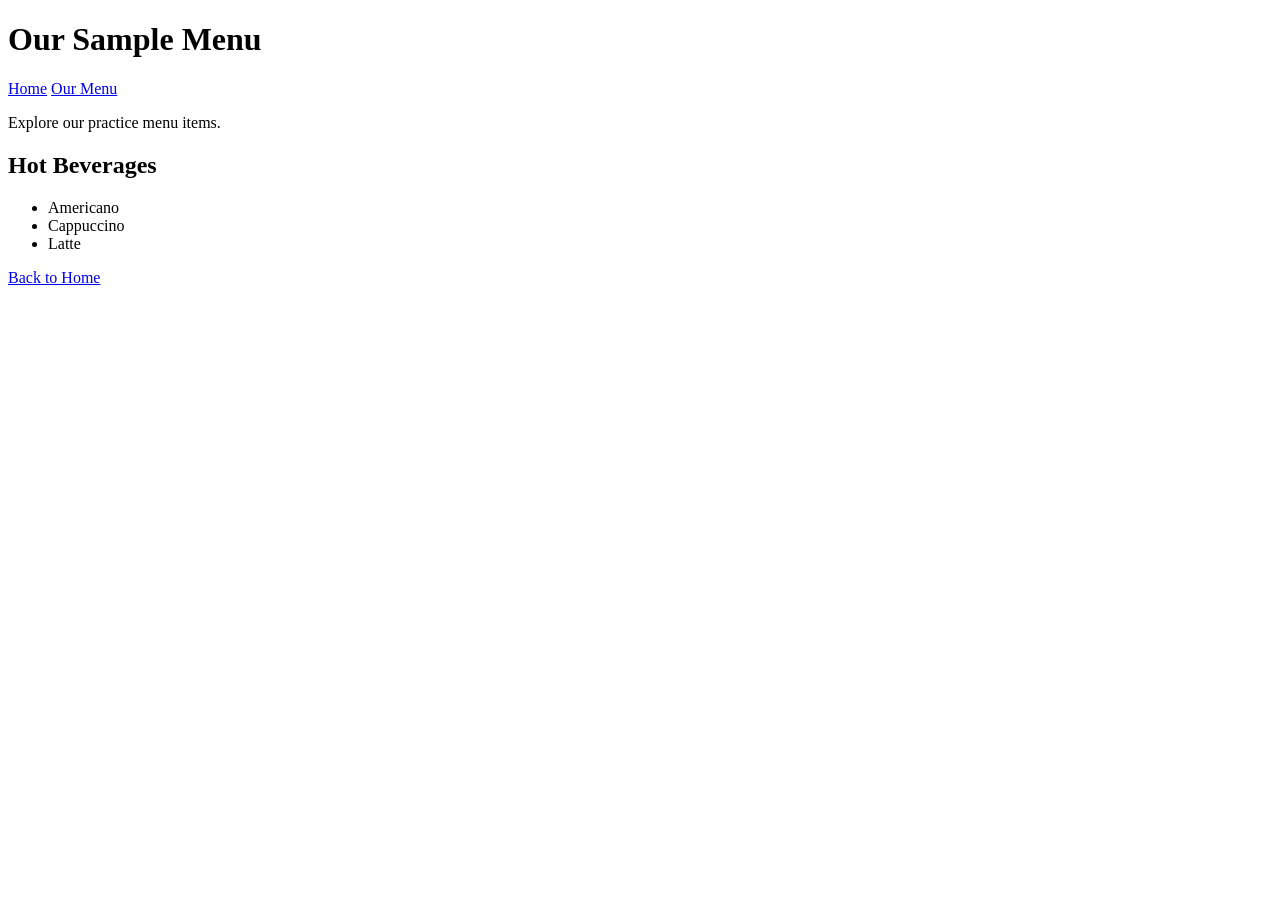
==== menu.html @ 0e2df63b "Add files via upload" ====
<!DOCTYPE html>
<html lang="en">
<head>
    <meta charset="UTF-8">
    <meta name="viewport" content="width=device-width, initial-scale=1.0">

    <title>Sample Menu | Root &amp; Roast</title>

    <meta name="description" content="Explore the sample coffee menu for the Root &amp; Roast SEO practice website.">
</head>
<body>
    <h1>Our Sample Menu</h1>
    <nav>
        <a href="index.html">Home</a>
        <a href="menu.html">Our Menu</a>
    </nav>

    <p>Explore our practice menu items.</p>

    <h2>Hot Beverages</h2>
    <ul>
        <li>Americano</li>
        <li>Cappuccino</li>
        <li>Latte</li>
    </ul>

    <a href="index.html">Back to Home</a>
</body>
</html>
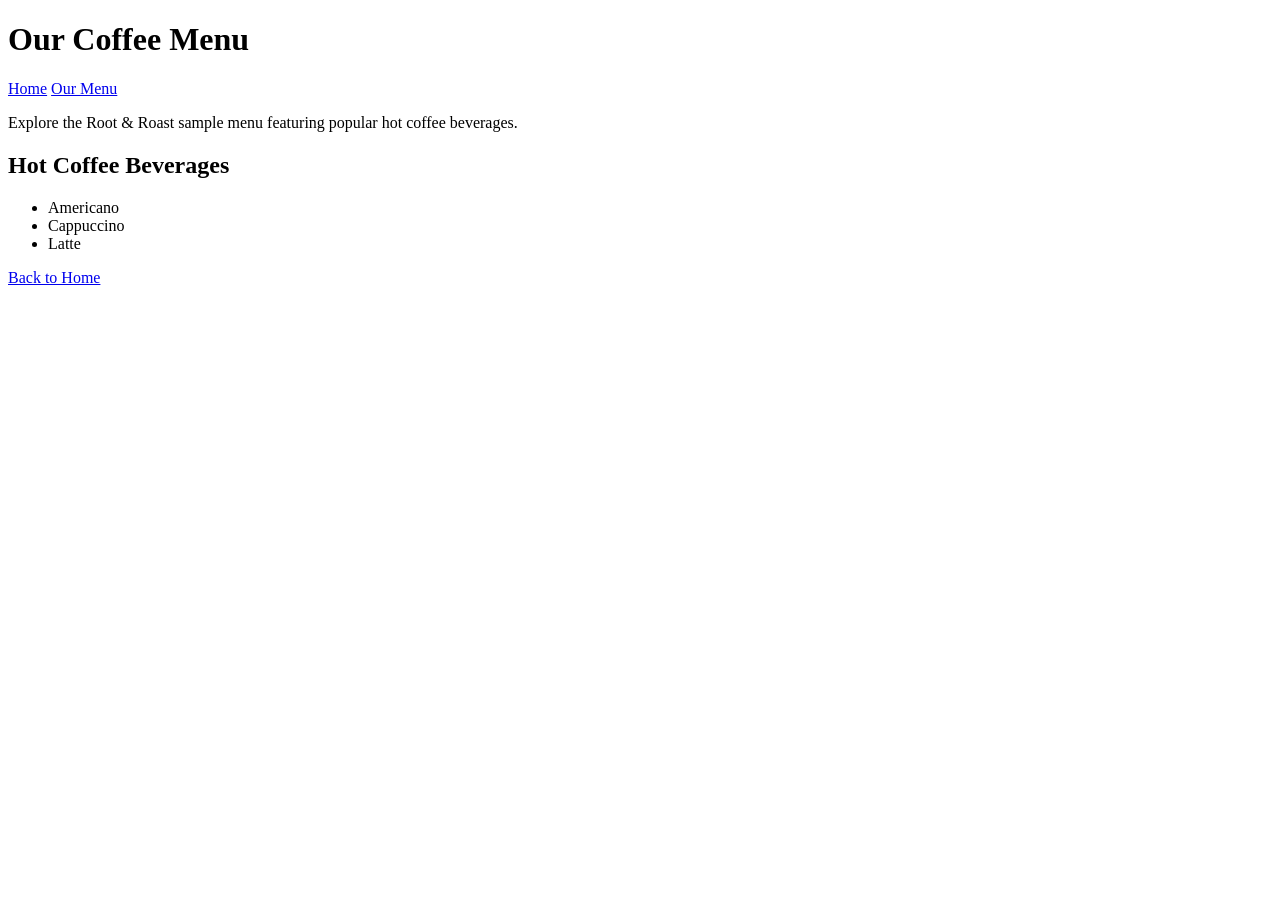
==== commit 5605477f: "Update menu.html" ====
--- a/menu.html
+++ b/menu.html
@@ -5,26 +5,43 @@
     <meta charset="UTF-8">
     <meta name="viewport" content="width=device-width, initial-scale=1.0">
 
-    <title>Sample Menu | Root &amp; Roast</title>
+    <title>Coffee Menu in Erode | Root &amp; Roast</title>
 
-    <meta name="description" content="Explore the sample coffee menu for the Root &amp; Roast SEO practice website.">
+    <meta name="description" content="Explore the Root &amp; Roast sample coffee menu in Erode, featuring Americano, Cappuccino and Latte.">
+
+    <link rel="canonical" href="https://veddevavi.github.io/root-roast-seo-project/menu.html">
+
+    <link rel="stylesheet" href="./css/style.css">
 </head>
 <body>
-    <h1>Our Sample Menu</h1>
-    <nav>
-        <a href="index.html">Home</a>
-        <a href="menu.html">Our Menu</a>
-    </nav>
+    <header>
+        <h1>Our Coffee Menu</h1>
 
-    <p>Explore our practice menu items.</p>
+        <nav aria-label="Main navigation">
+            <a href="./">Home</a>
+            <a href="./menu.html">Our Menu</a>
+        </nav>
+    </header>
 
-    <h2>Hot Beverages</h2>
-    <ul>
-        <li>Americano</li>
-        <li>Cappuccino</li>
-        <li>Latte</li>
-    </ul>
+    <main>
+        <p>
+            Explore the Root &amp; Roast sample menu featuring
+            popular hot coffee beverages.
+        </p>
 
-    <a href="index.html">Back to Home</a>
+        <section>
+            <h2>Hot Coffee Beverages</h2>
+
+            <ul>
+                <li>Americano</li>
+                <li>Cappuccino</li>
+                <li>Latte</li>
+            </ul>
+        </section>
+
+        <p>
+            <a href="./">Back to Home</a>
+        </p>
+    </main>
 </body>
 </html>
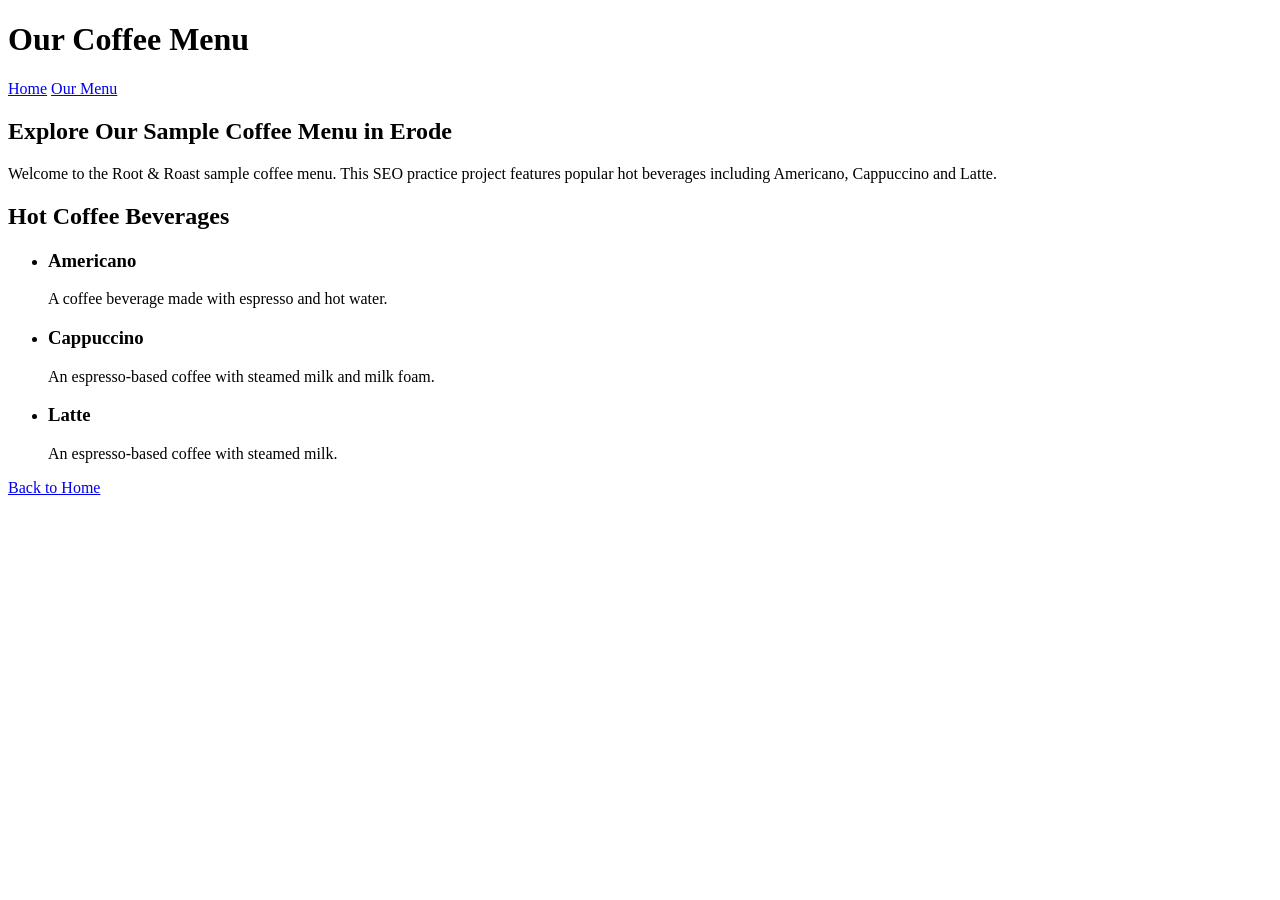
==== commit 508a0add: "Update menu.html" ====
--- a/menu.html
+++ b/menu.html
@@ -24,18 +24,32 @@
     </header>
 
     <main>
-        <p>
-            Explore the Root &amp; Roast sample menu featuring
-            popular hot coffee beverages.
-        </p>
+        <section>
+            <h2>Explore Our Sample Coffee Menu in Erode</h2>
+
+            <p>
+                Welcome to the Root &amp; Roast sample coffee menu.
+                This SEO practice project features popular hot beverages
+                including Americano, Cappuccino and Latte.
+            </p>
+        </section>
 
         <section>
             <h2>Hot Coffee Beverages</h2>
 
             <ul>
-                <li>Americano</li>
-                <li>Cappuccino</li>
-                <li>Latte</li>
+                <li>
+                    <h3>Americano</h3>
+                    <p>A coffee beverage made with espresso and hot water.</p>
+                </li>
+                <li>
+                    <h3>Cappuccino</h3>
+                    <p>An espresso-based coffee with steamed milk and milk foam.</p>
+                </li>
+                <li>
+                    <h3>Latte</h3>
+                    <p>An espresso-based coffee with steamed milk.</p>
+                </li>
             </ul>
         </section>
 
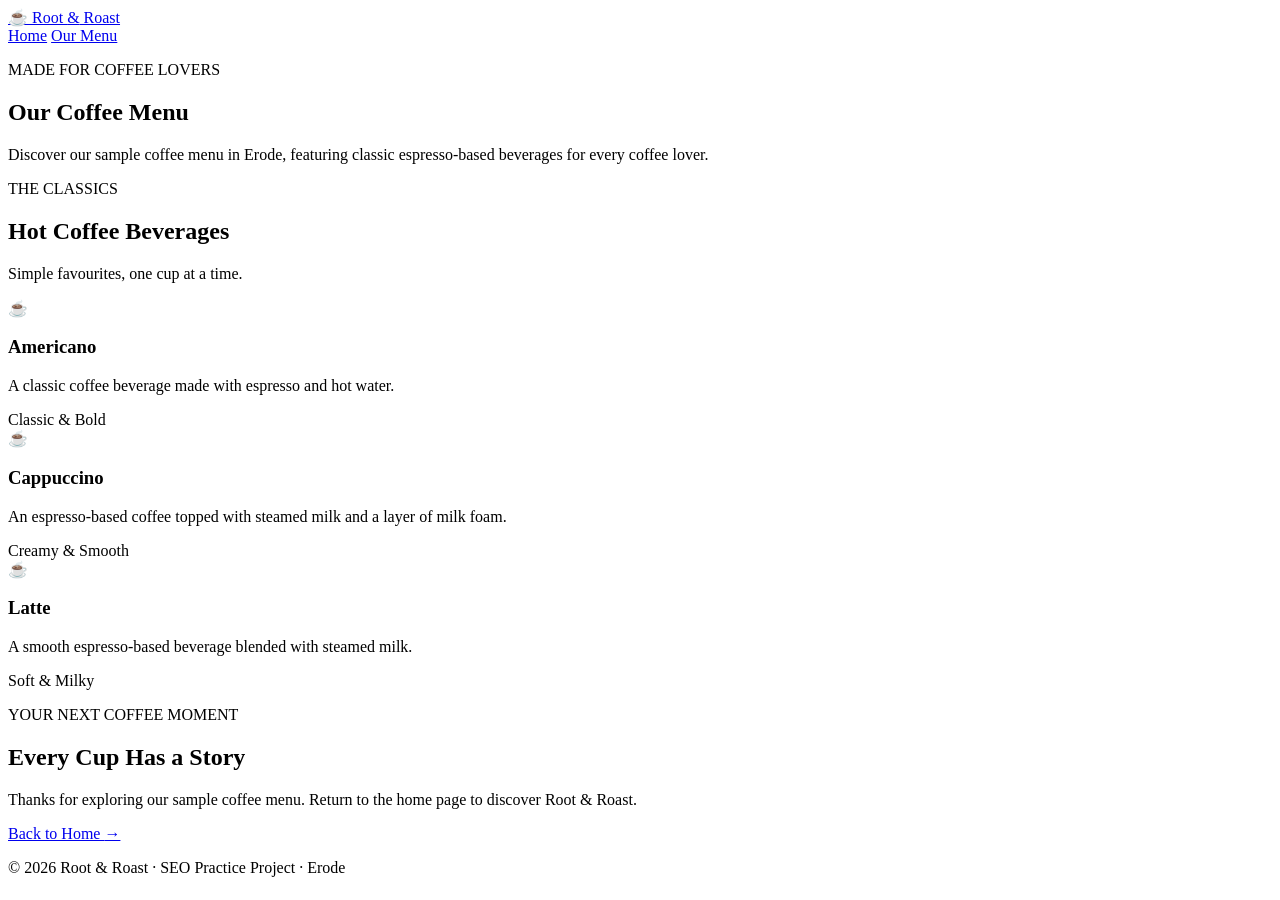
==== commit 0a8d3c34: "Update menu.html" ====
--- a/menu.html
+++ b/menu.html
@@ -7,55 +7,95 @@
 
     <title>Coffee Menu in Erode | Root &amp; Roast</title>
 
-    <meta name="description" content="Explore the Root &amp; Roast sample coffee menu in Erode, featuring Americano, Cappuccino and Latte.">
+    <meta name="description"
+          content="Explore Root &amp; Roast's sample coffee menu in Erode, featuring Americano, Cappuccino and Latte.">
 
-    <link rel="canonical" href="https://veddevavi.github.io/root-roast-seo-project/menu.html">
+    <link rel="canonical"
+          href="https://veddevavi.github.io/root-roast-seo-project/menu.html">
 
     <link rel="stylesheet" href="./css/style.css">
 </head>
+
 <body>
-    <header>
-        <h1>Our Coffee Menu</h1>
+    <header class="site-header">
+        <a class="brand" href="./" aria-label="Root and Roast Home">
+            <span class="brand-icon" aria-hidden="true">☕</span>
+            <span>Root <span class="brand-amp">&amp;</span> Roast</span>
+        </a>
 
         <nav aria-label="Main navigation">
             <a href="./">Home</a>
-            <a href="./menu.html">Our Menu</a>
+            <a class="active" href="./menu.html">Our Menu</a>
         </nav>
     </header>
 
     <main>
-        <section>
-            <h2>Explore Our Sample Coffee Menu in Erode</h2>
+        <section class="menu-hero">
+            <p class="eyebrow">MADE FOR COFFEE LOVERS</p>
+
+            <h1>Our Coffee Menu</h1>
 
             <p>
-                Welcome to the Root &amp; Roast sample coffee menu.
-                This SEO practice project features popular hot beverages
-                including Americano, Cappuccino and Latte.
+                Discover our sample coffee menu in Erode, featuring
+                classic espresso-based beverages for every coffee lover.
             </p>
         </section>
 
-        <section>
-            <h2>Hot Coffee Beverages</h2>
+        <section class="menu-section">
+            <div class="menu-heading">
+                <p class="eyebrow">THE CLASSICS</p>
+                <h2>Hot Coffee Beverages</h2>
+                <p>Simple favourites, one cup at a time.</p>
+            </div>
 
-            <ul>
-                <li>
+            <div class="menu-grid">
+                <article class="menu-card">
+                    <div class="menu-card-icon" aria-hidden="true">☕</div>
                     <h3>Americano</h3>
-                    <p>A coffee beverage made with espresso and hot water.</p>
-                </li>
-                <li>
+                    <p>
+                        A classic coffee beverage made with espresso
+                        and hot water.
+                    </p>
+                    <span class="menu-tag">Classic &amp; Bold</span>
+                </article>
+
+                <article class="menu-card">
+                    <div class="menu-card-icon" aria-hidden="true">☕</div>
                     <h3>Cappuccino</h3>
-                    <p>An espresso-based coffee with steamed milk and milk foam.</p>
-                </li>
-                <li>
+                    <p>
+                        An espresso-based coffee topped with steamed
+                        milk and a layer of milk foam.
+                    </p>
+                    <span class="menu-tag">Creamy &amp; Smooth</span>
+                </article>
+
+                <article class="menu-card">
+                    <div class="menu-card-icon" aria-hidden="true">☕</div>
                     <h3>Latte</h3>
-                    <p>An espresso-based coffee with steamed milk.</p>
-                </li>
-            </ul>
+                    <p>
+                        A smooth espresso-based beverage blended
+                        with steamed milk.
+                    </p>
+                    <span class="menu-tag">Soft &amp; Milky</span>
+                </article>
+            </div>
         </section>
 
-        <p>
-            <a href="./">Back to Home</a>
-        </p>
+        <section class="menu-cta">
+            <p class="eyebrow">YOUR NEXT COFFEE MOMENT</p>
+            <h2>Every Cup Has a Story</h2>
+            <p>
+                Thanks for exploring our sample coffee menu.
+                Return to the home page to discover Root &amp; Roast.
+            </p>
+            <a class="primary-button" href="./">
+                Back to Home <span aria-hidden="true">→</span>
+            </a>
+        </section>
     </main>
+
+    <footer>
+        <p>© 2026 Root &amp; Roast · SEO Practice Project · Erode</p>
+    </footer>
 </body>
 </html>
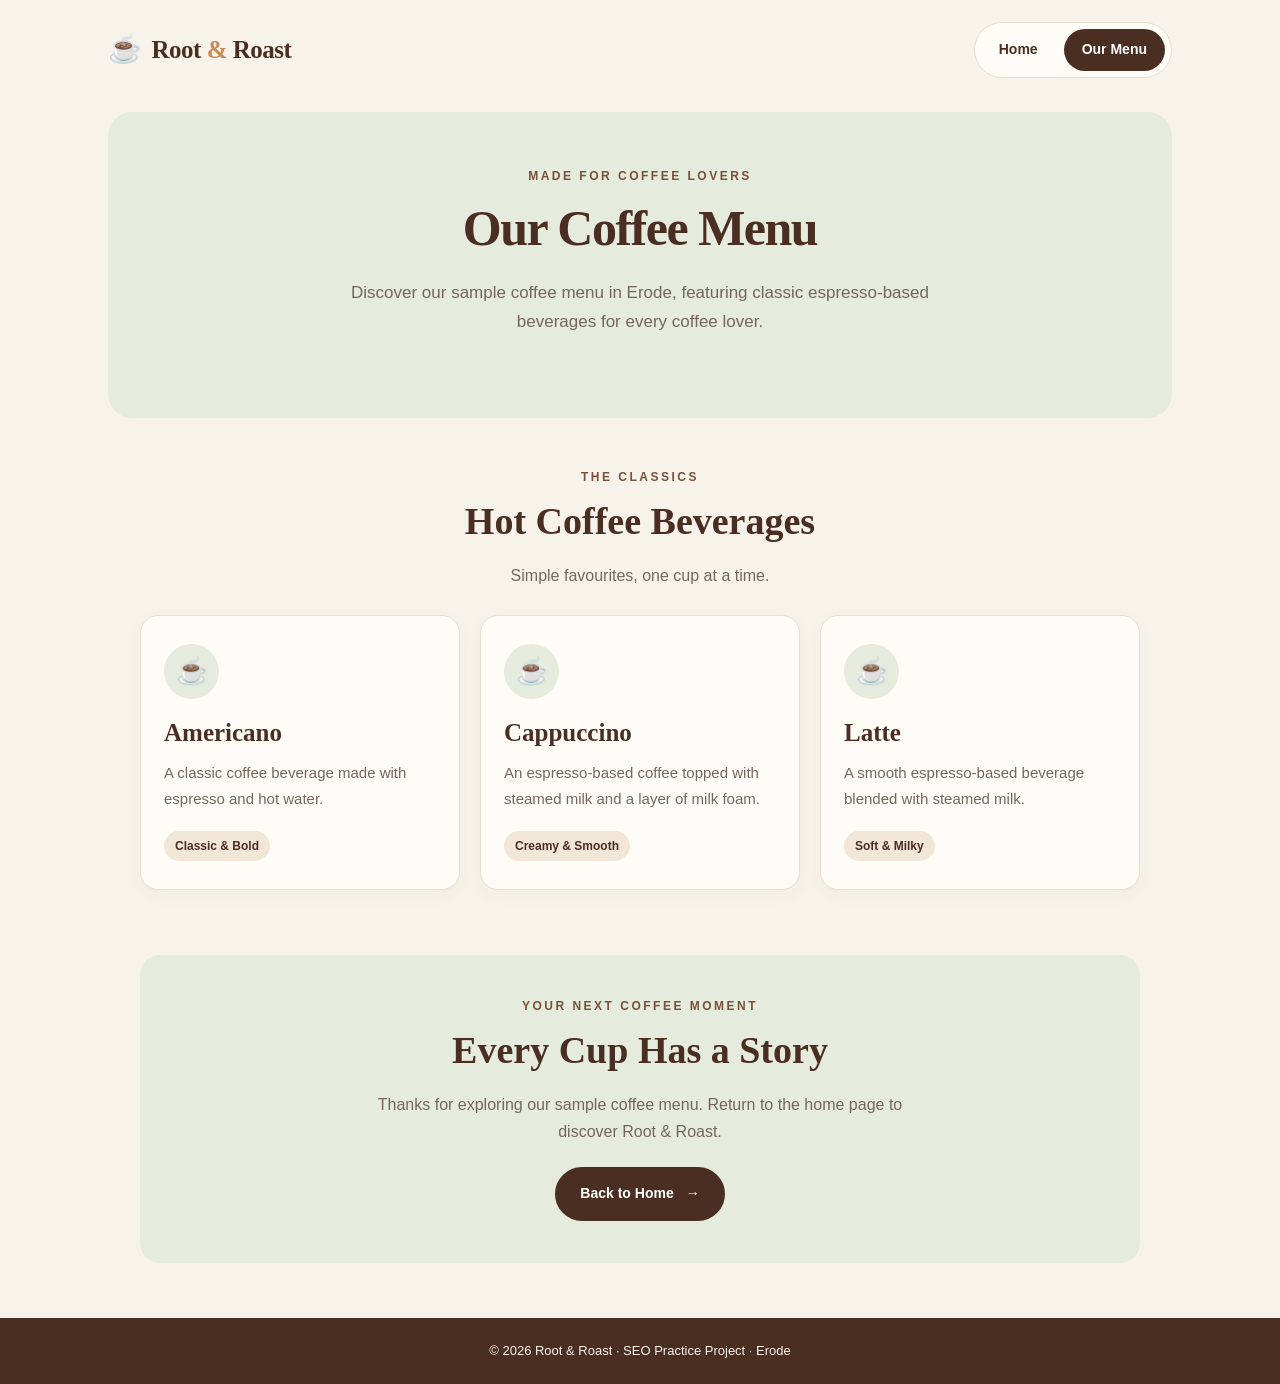
==== commit 3bfc9d1a: "Update menu.html" ====
--- a/menu.html
+++ b/menu.html
@@ -13,7 +13,7 @@
     <link rel="canonical"
           href="https://veddevavi.github.io/root-roast-seo-project/menu.html">
 
-    <link rel="stylesheet" href="./css/style.css">
+    <link rel="stylesheet" href="./style.css">
 </head>
 
 <body>
--- a/style.css
+++ b/style.css
@@ -0,0 +1,536 @@
+
+/* ========================================
+   ROOT & ROAST - COFFEE SHOP DESIGN
+   ======================================== */
+
+:root {
+    --cream: #F8F3EA;
+    --paper: #FFFCF7;
+    --coffee: #4B2E22;
+    --coffee-light: #79513B;
+    --caramel: #C58B52;
+    --sage: #E5EBDD;
+    --text: #45352C;
+    --muted: #75675D;
+    --border: #E8DED1;
+}
+
+* {
+    box-sizing: border-box;
+}
+
+html {
+    scroll-behavior: smooth;
+}
+
+body {
+    margin: 0;
+    background: var(--cream);
+    color: var(--text);
+    font-family: Arial, Helvetica, sans-serif;
+    font-size: 16px;
+    line-height: 1.7;
+    overflow-wrap: break-word;
+}
+
+a {
+    color: inherit;
+}
+
+.site-header {
+    width: 100%;
+    max-width: 1120px;
+    margin: 0 auto;
+    padding: 22px 28px;
+    display: flex;
+    justify-content: space-between;
+    align-items: center;
+    gap: 20px;
+}
+
+.brand {
+    display: inline-flex;
+    align-items: center;
+    gap: 10px;
+    color: var(--coffee);
+    text-decoration: none;
+    font-family: Georgia, "Times New Roman", serif;
+    font-size: 25px;
+    font-weight: bold;
+    letter-spacing: -0.5px;
+}
+
+.brand-icon {
+    font-size: 27px;
+}
+
+.brand-amp {
+    color: var(--caramel);
+}
+
+nav {
+    display: flex;
+    align-items: center;
+    gap: 8px;
+    padding: 6px;
+    background: var(--paper);
+    border: 1px solid var(--border);
+    border-radius: 30px;
+}
+
+nav a {
+    display: inline-block;
+    padding: 9px 18px;
+    border-radius: 24px;
+    color: var(--coffee);
+    font-size: 14px;
+    font-weight: bold;
+    text-decoration: none;
+    transition: background-color 0.2s ease, color 0.2s ease;
+}
+
+nav a:hover,
+nav a.active {
+    background: var(--coffee);
+    color: #FFFFFF;
+}
+
+/* Home hero */
+
+main {
+    width: 100%;
+}
+
+.hero,
+.menu-hero {
+    width: calc(100% - 48px);
+    max-width: 1064px;
+    margin: 12px auto 30px;
+    padding: 66px 30px;
+    text-align: center;
+    background: var(--sage);
+    border-radius: 24px;
+}
+
+.eyebrow {
+    margin: 0 0 12px;
+    color: var(--coffee-light);
+    font-size: 12px;
+    font-weight: bold;
+    letter-spacing: 2.5px;
+    line-height: 1.5;
+}
+
+h1,
+h2,
+h3 {
+    font-family: Georgia, "Times New Roman", serif;
+    line-height: 1.25;
+    overflow-wrap: break-word;
+}
+
+h1 {
+    margin: 0 0 20px;
+    color: var(--coffee);
+    font-size: clamp(36px, 5vw, 58px);
+    letter-spacing: -1.5px;
+}
+
+h1 span {
+    color: var(--coffee-light);
+}
+
+.hero-text,
+.menu-hero > p:not(.eyebrow) {
+    max-width: 620px;
+    margin: 0 auto 26px;
+    color: var(--muted);
+    font-size: 17px;
+}
+
+/* Buttons and links */
+
+.primary-button {
+    display: inline-flex;
+    justify-content: center;
+    align-items: center;
+    gap: 12px;
+    padding: 13px 23px;
+    background: var(--coffee);
+    color: #FFFFFF;
+    border: 2px solid var(--coffee);
+    border-radius: 30px;
+    font-size: 14px;
+    font-weight: bold;
+    text-decoration: none;
+    transition: background-color 0.2s ease, transform 0.2s ease;
+}
+
+.primary-button:hover {
+    background: var(--coffee-light);
+    border-color: var(--coffee-light);
+    transform: translateY(-2px);
+}
+
+.text-link {
+    display: inline-block;
+    margin-top: 8px;
+    color: var(--coffee);
+    font-weight: bold;
+    text-decoration: none;
+    border-bottom: 1px solid var(--caramel);
+    padding-bottom: 4px;
+}
+
+.text-link:hover {
+    color: var(--coffee-light);
+}
+
+/* Home coffee section */
+
+.coffee-section {
+    width: calc(100% - 48px);
+    max-width: 1000px;
+    margin: 0 auto;
+    padding: 40px 20px;
+    display: grid;
+    grid-template-columns: minmax(0, 1fr) minmax(0, 1fr);
+    align-items: center;
+    gap: 38px;
+}
+
+.section-content {
+    min-width: 0;
+}
+
+.section-content h2,
+.menu-heading h2,
+.menu-cta h2 {
+    margin: 0 0 16px;
+    color: var(--coffee);
+    font-size: clamp(27px, 3vw, 38px);
+}
+
+.section-content > p:not(.eyebrow) {
+    margin: 0 0 16px;
+    color: var(--muted);
+}
+
+/* Image: contained, centered and never stretched */
+
+.coffee-image-wrap {
+    width: 100%;
+    min-width: 0;
+    display: flex;
+    justify-content: center;
+    align-items: center;
+}
+
+img.coffee-image {
+    display: block;
+    width: 100%;
+    max-width: 420px;
+    height: auto;
+    aspect-ratio: 1377 / 748;
+    object-fit: cover;
+    object-position: center;
+    margin: 0 auto;
+    border-radius: 18px;
+    box-shadow: 0 12px 28px rgba(75, 46, 34, 0.12);
+}
+
+/* Feature cards */
+
+.features {
+    width: calc(100% - 48px);
+    max-width: 1000px;
+    margin: 18px auto 55px;
+    display: grid;
+    grid-template-columns: repeat(3, minmax(0, 1fr));
+    gap: 18px;
+}
+
+.feature-card {
+    padding: 25px 20px;
+    background: var(--paper);
+    border: 1px solid var(--border);
+    border-radius: 16px;
+    text-align: center;
+}
+
+.feature-icon {
+    display: inline-flex;
+    justify-content: center;
+    align-items: center;
+    width: 48px;
+    height: 48px;
+    margin-bottom: 10px;
+    background: var(--sage);
+    color: var(--coffee);
+    border-radius: 50%;
+    font-size: 23px;
+}
+
+.feature-card h3 {
+    margin: 0 0 8px;
+    color: var(--coffee);
+    font-size: 21px;
+}
+
+.feature-card p {
+    margin: 0;
+    color: var(--muted);
+    font-size: 14px;
+}
+
+/* Menu page */
+
+.menu-hero {
+    padding-top: 55px;
+    padding-bottom: 55px;
+}
+
+.menu-hero h1 {
+    font-size: clamp(35px, 5vw, 50px);
+}
+
+.menu-section {
+    width: calc(100% - 48px);
+    max-width: 1000px;
+    margin: 50px auto 65px;
+}
+
+.menu-heading {
+    margin-bottom: 26px;
+    text-align: center;
+}
+
+.menu-heading > p:last-child {
+    margin: 0;
+    color: var(--muted);
+}
+
+.menu-grid {
+    display: grid;
+    grid-template-columns: repeat(3, minmax(0, 1fr));
+    gap: 20px;
+}
+
+.menu-card {
+    min-width: 0;
+    padding: 28px 23px;
+    background: var(--paper);
+    border: 1px solid var(--border);
+    border-radius: 18px;
+    box-shadow: 0 5px 18px rgba(75, 46, 34, 0.04);
+    transition: transform 0.2s ease, box-shadow 0.2s ease;
+}
+
+.menu-card:hover {
+    transform: translateY(-4px);
+    box-shadow: 0 12px 24px rgba(75, 46, 34, 0.09);
+}
+
+.menu-card-icon {
+    display: flex;
+    justify-content: center;
+    align-items: center;
+    width: 55px;
+    height: 55px;
+    margin-bottom: 18px;
+    background: var(--sage);
+    border-radius: 50%;
+    font-size: 26px;
+}
+
+.menu-card h3 {
+    margin: 0 0 12px;
+    color: var(--coffee);
+    font-size: 25px;
+}
+
+.menu-card p {
+    margin: 0 0 20px;
+    color: var(--muted);
+    font-size: 15px;
+}
+
+.menu-tag {
+    display: inline-block;
+    padding: 5px 11px;
+    background: #F2E6D6;
+    color: var(--coffee);
+    border-radius: 20px;
+    font-size: 12px;
+    font-weight: bold;
+}
+
+/* Menu call-to-action */
+
+.menu-cta {
+    width: calc(100% - 48px);
+    max-width: 1000px;
+    margin: 0 auto 55px;
+    padding: 42px 25px;
+    background: var(--sage);
+    border-radius: 20px;
+    text-align: center;
+}
+
+.menu-cta > p:not(.eyebrow) {
+    max-width: 560px;
+    margin: 0 auto 22px;
+    color: var(--muted);
+}
+
+/* Footer */
+
+footer {
+    padding: 22px 20px;
+    background: var(--coffee);
+    color: #F8F3EA;
+    text-align: center;
+}
+
+footer p {
+    margin: 0;
+    font-size: 13px;
+}
+
+/* Keyboard accessibility */
+
+a:focus-visible {
+    outline: 3px solid var(--caramel);
+    outline-offset: 4px;
+}
+
+/* Tablet */
+
+@media (max-width: 800px) {
+    .coffee-section {
+        gap: 25px;
+        padding: 30px 10px;
+    }
+
+    .menu-grid {
+        gap: 14px;
+    }
+
+    .menu-card {
+        padding: 23px 17px;
+    }
+
+    .features {
+        gap: 12px;
+    }
+}
+
+/* Mobile */
+
+@media (max-width: 600px) {
+    body {
+        font-size: 15px;
+    }
+
+    .site-header {
+        padding: 18px 16px;
+        flex-direction: column;
+        gap: 15px;
+    }
+
+    .brand {
+        font-size: 24px;
+    }
+
+    nav {
+        width: 100%;
+        justify-content: center;
+    }
+
+    nav a {
+        padding: 9px 18px;
+    }
+
+    .hero,
+    .menu-hero {
+        width: calc(100% - 28px);
+        margin-top: 8px;
+        padding: 42px 19px;
+        border-radius: 18px;
+    }
+
+    h1 {
+        font-size: 38px;
+        letter-spacing: -0.8px;
+    }
+
+    .hero-text,
+    .menu-hero > p:not(.eyebrow) {
+        font-size: 15px;
+    }
+
+    .coffee-section {
+        width: calc(100% - 32px);
+        padding: 28px 0;
+        grid-template-columns: minmax(0, 1fr);
+        gap: 24px;
+    }
+
+    .section-content h2,
+    .menu-heading h2,
+    .menu-cta h2 {
+        font-size: 30px;
+    }
+
+    img.coffee-image {
+        width: 100%;
+        max-width: 360px;
+        height: auto;
+        border-radius: 14px;
+    }
+
+    .features {
+        width: calc(100% - 32px);
+        grid-template-columns: minmax(0, 1fr);
+        margin-bottom: 35px;
+    }
+
+    .feature-card {
+        padding: 22px 18px;
+    }
+
+    .menu-section {
+        width: calc(100% - 32px);
+        margin: 35px auto 45px;
+    }
+
+    .menu-grid {
+        grid-template-columns: minmax(0, 1fr);
+        gap: 15px;
+    }
+
+    .menu-card {
+        padding: 23px;
+    }
+
+    .menu-cta {
+        width: calc(100% - 32px);
+        padding: 32px 20px;
+        margin-bottom: 35px;
+    }
+}
+
+/* Reduced motion accessibility */
+
+@media (prefers-reduced-motion: reduce) {
+    html {
+        scroll-behavior: auto;
+    }
+
+    *,
+    *::before,
+    *::after {
+        transition-duration: 0.01ms !important;
+        animation-duration: 0.01ms !important;
+    }
+}
